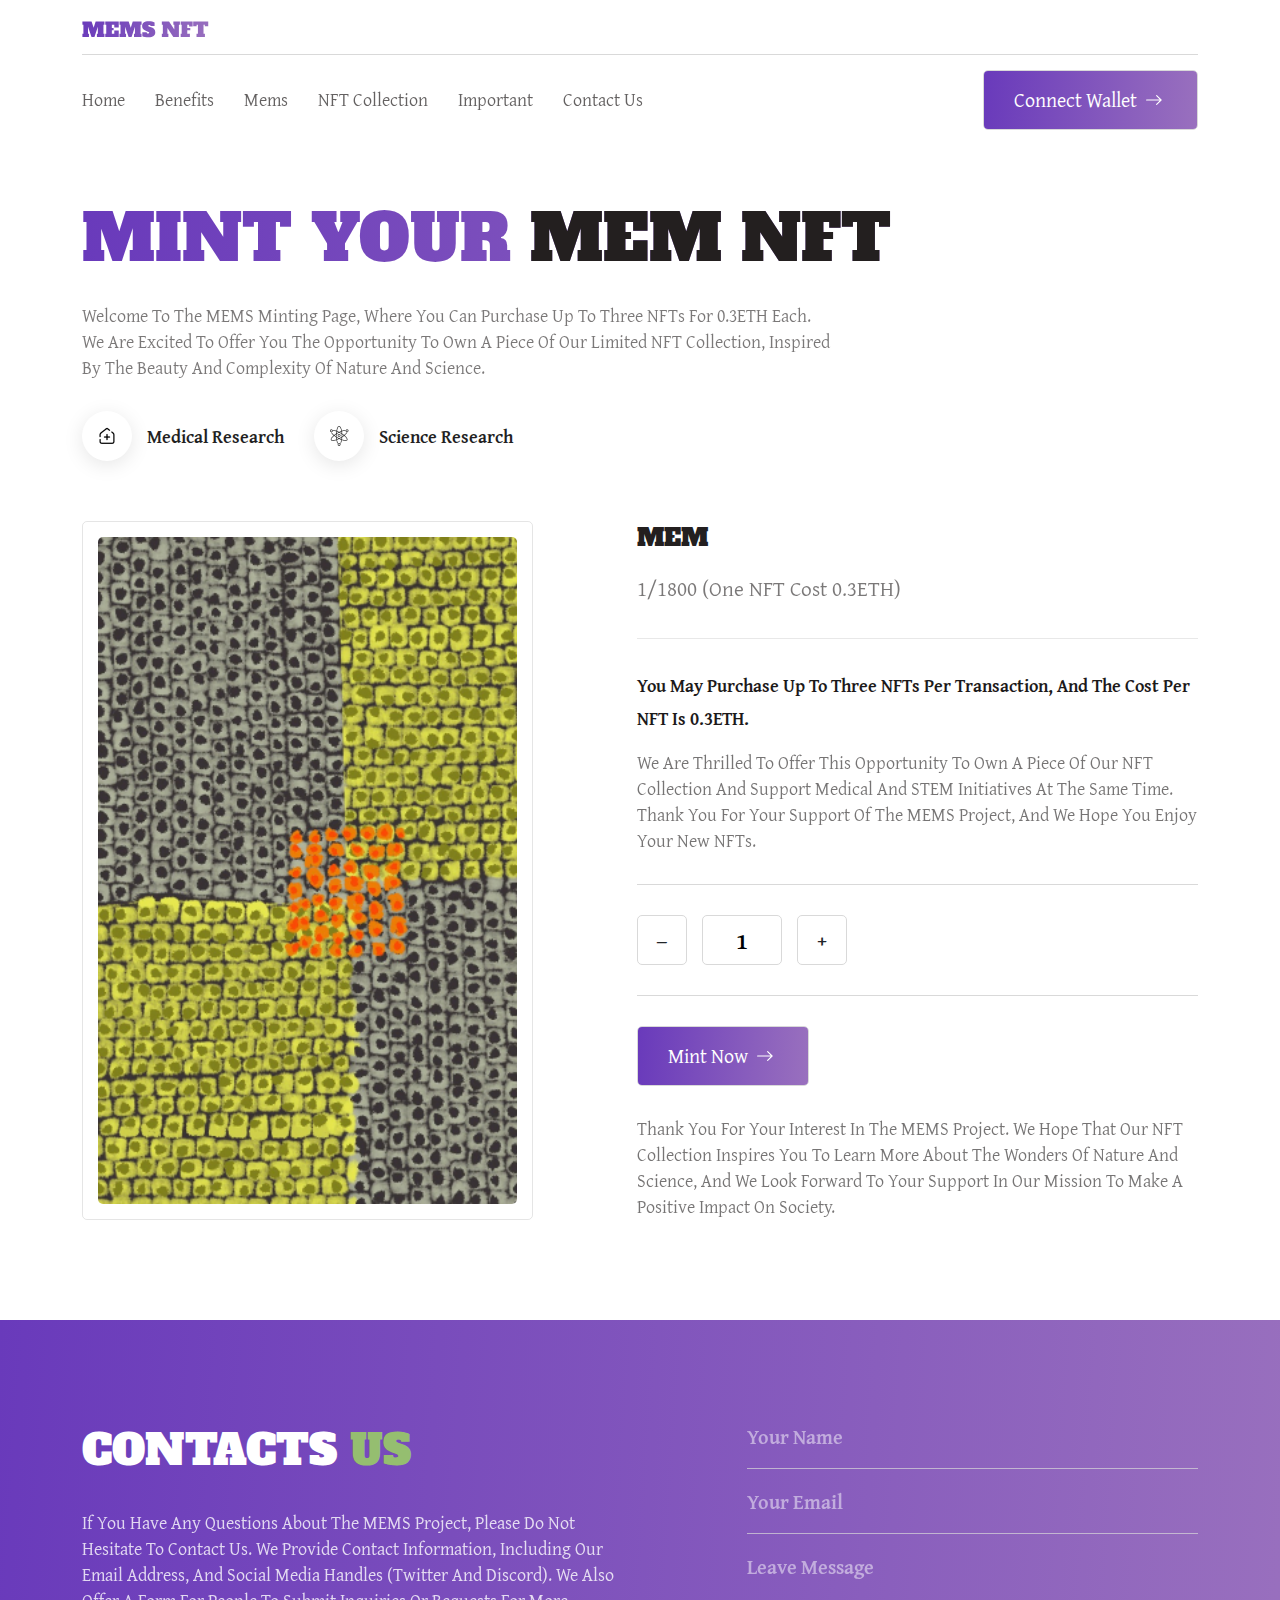
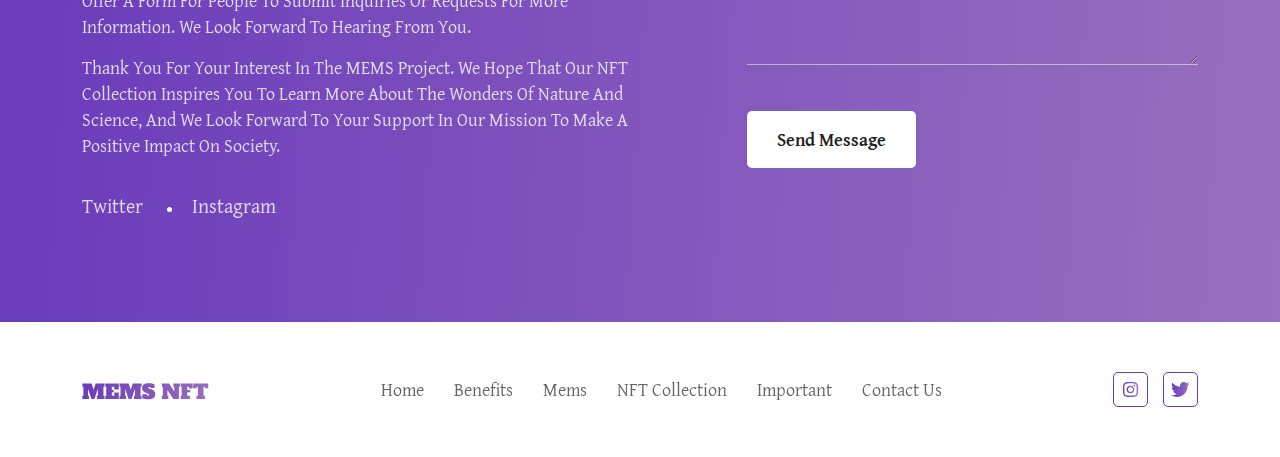
==== mint.html @ 44571b9f "Add Mint page" ====
<!DOCTYPE html>
<html lang="en">
<head>
    <meta charset="UTF-8">
    <meta http-equiv="X-UA-Compatible" content="IE=edge">
    <meta name="viewport" content="width=device-width, initial-scale=1.0">
    <!-- Bootstrap CSS -->
    <link rel="stylesheet" href="css/bootstrap.min.css">
    <!-- Slick CSS -->
    <link rel="stylesheet" href="css/slick.css">
    <link rel="stylesheet" href="css/slick-theme.css">
    <!-- Main CSS -->
    <link rel="stylesheet" href="scss/main.css">


    <title>MINT</title>
</head>
<body>
    
    <header class="header">
        <div class="container">
            <div class="header-top">
                <a href="#">
                    <img src="img/logo.svg" alt="Logo">
                </a>
            </div>
            <!-- /.header-top -->
            <div class="header-bottom">
                <nav class="header-bottom__nav">
                    <ul>
                        <li><a href="#">Home</a></li>
                        <li><a href="#">Benefits</a></li>
                        <li><a href="#">Mems</a></li>
                        <li><a href="#">NFT Collection</a></li>
                        <li><a href="#">Important</a></li>
                        <li><a href="#">Contact Us</a></li>
                    </ul>
                </nav>
                <!-- /.header-bottom__nav -->
                <a href="#" class="fill-btn">
                    <span>
                        Connect Wallet
                        <svg xmlns="http://www.w3.org/2000/svg" width="16" height="10" fill="none">
                            <path fill="#fff" fill-rule="evenodd" d="M.044 5a.558.558 0 0 1 .558-.558h13.162L10.252.931a.559.559 0 0 1 .79-.79l4.465 4.464a.557.557 0 0 1 0 .79L11.042 9.86a.559.559 0 0 1-.79-.79l3.512-3.511H.602A.558.558 0 0 1 .044 5Z" clip-rule="evenodd"/>
                        </svg>
                    </span>
                </a>
                <!-- /.fill-btn -->
            </div>
            <!-- /.header-bottom -->
        </div>
        <!-- /.container -->
    </header>
    <!-- /.header -->

    <section class="mint-page">
        <div class="container">
            <h1 class="big-title">
                Mint your <span>MEM NFT</span>
            </h1>
            <!-- /.big-title -->
            <p class="subtitle">
                Welcome to the MEMS minting page, where you can purchase up to three NFTs for 0.3ETH each. We are excited to offer you the opportunity to own a piece of our limited NFT collection, inspired by the beauty and complexity of nature and science.
            </p>
            <div class="mint-page__adv">
                <ul>
                    <li>
                        <i class="icon">
                            <img src="img/adv-icon-1.png" alt="Medical research">
                        </i>
                        <!-- /.icon -->
                        Medical research
                    </li>
                    <li>
                        <i class="icon">
                            <img src="img/adv-icon-3.png" alt="Science research">
                        </i>
                        <!-- /.icon -->
                        Science research
                    </li>
                </ul>
            </div>
            <!-- /.mint-page__adv -->
            <div class="mint-page__info">
                <div class="row">
                    <div class="col-md-5">
                        <div class="mint-page__preview">
                            <img src="img/mems-collection-2.jpg" alt="Image">
                        </div>
                        <!-- /.mint-page__preview -->
                    </div>
                    <!-- /.col-md-5 -->
                    <div class="col-md-7">
                        <div class="mint-page__desc">
                            <h4>MEM</h4>
                            <div class="count">1/1800 (One NFT cost 0.3ETH)</div>
                            <!-- /.count -->
                            <div class="strong">
                                You may purchase up to three NFTs per transaction, and the cost per NFT is 0.3ETH.
                            </div>
                            <!-- /.strong -->
                            <p>
                                We are thrilled to offer this opportunity to own a piece of our NFT collection and support medical and STEM initiatives at the same time. Thank you for your support of the MEMS project, and we hope you enjoy your new NFTs.
                            </p>
                            <div class="counter">
                                <span class="input-number-decrement">–</span>
                                <input class="input-number" type="text" value="1" min="0" max="10">
                                <span class="input-number-increment">+</span>
                            </div>
                            <!-- /.counter -->
                            <a href="#" class="fill-btn mint-btn">
                                <span>
                                    Mint now
                                    <svg xmlns="http://www.w3.org/2000/svg" width="16" height="10" fill="none">
                                        <path fill="#fff" fill-rule="evenodd" d="M.044 5a.558.558 0 0 1 .558-.558h13.162L10.252.931a.559.559 0 0 1 .79-.79l4.465 4.464a.557.557 0 0 1 0 .79L11.042 9.86a.559.559 0 0 1-.79-.79l3.512-3.511H.602A.558.558 0 0 1 .044 5Z" clip-rule="evenodd"/>
                                    </svg>
                                </span>
                            </a>
                            <!-- /.fill-btn -->
                            <p>
                                Thank you for your interest in the MEMS project. We hope that our NFT collection inspires you to learn more about the wonders of nature and science, and we look forward to your support in our mission to make a positive impact on society.
                            </p>
                        </div>
                        <!-- /.mint-page__desc -->
                    </div>
                    <!-- /.col-md-7 -->
                </div>
                <!-- /.row -->
            </div>
            <!-- /.mint-page__info -->
        </div>
        <!-- /.container -->
    </section>
    <!-- /.mint-page -->

    <section class="contact">
        <div class="container">
            <div class="row">
                <div class="col-md-6">
                    <div class="contact-heading">
                        <h2 class="section-title">
                            Contacts <span>us</span>
                        </h2>
                        <!-- /.section-title -->
                        <p>
                            If you have any questions about the MEMS project, please do not hesitate to contact us. We provide contact information, including our email address, and social media handles (Twitter and Discord). We also offer a form for people to submit inquiries or requests for more information. We look forward to hearing from you.
                        </p>
                        <p>
                            Thank you for your interest in the MEMS project. We hope that our NFT collection inspires you to learn more about the wonders of nature and science, and we look forward to your support in our mission to make a positive impact on society.
                        </p>
                        <div class="contact-heading__social">
                            <ul>
                                <li>
                                    <a href="#">Twitter</a>
                                </li>
                                <li>
                                    <a href="#">Instagram</a>
                                </li>
                            </ul>
                        </div>
                        <!-- /.contact-heading__social -->
                    </div>
                    <!-- /.contact-heading -->
                </div>
                <!-- /.col-md-6 -->
                <div class="offset-md-1 col-md-5">
                    <div class="contact-form">
                        <form>
                            <div class="mb-3">
                                <input type="text" class="form-control" id="name" placeholder="Your Name">
                            </div>
                            <div class="mb-3">
                                <input type="email" class="form-control" id="email" placeholder="Your Email">
                            </div>
                            <div class="mb-3">
                                <textarea class="form-control" id="message" rows="3" placeholder="Leave Message"></textarea>
                            </div>
                            <button type="submit">Send message</button>
                        </form>
                    </div>
                    <!-- /.contact-form -->
                </div>
                <!-- /.offset-md-1 col-md-5 -->
            </div>
            <!-- /.row -->
        </div>
        <!-- /.container -->
    </section>
    <!-- /.contact -->

    <footer class="footer">
        <div class="container">
            <div class="footer-row">
                <div class="footer-logo">
                    <a href="#"><img src="img/logo.svg" alt="Logo"></a>
                </div>
                <!-- /.footer-logo -->
                <anv class="footer-nav">
                    <ul>
                        <li><a href="#">Home</a></li>
                        <li><a href="#">Benefits</a></li>
                        <li><a href="#">Mems</a></li>
                        <li><a href="#">NFT Collection</a></li>
                        <li><a href="#">Important</a></li>
                        <li><a href="#">Contact Us</a></li>
                    </ul>
                </anv>
                <!-- /.footer-nav -->
                <div class="footer-social">
                    <ul>
                        <li>
                            <a href="#"><img src="img/instagram-icon.svg" alt="Instagram"></a>
                        </li>
                        <li>
                            <a href="#"><img src="img/twitter-icon.svg" alt="Twitter"></a>
                        </li>
                    </ul>
                </div>
                <!-- /.footer-social -->
            </div>
            <!-- /.footer-row -->
        </div>
        <!-- /.container -->
    </footer>
    <!-- /.footer -->

    <!-- jQuery CDN -->
    <script src="https://code.jquery.com/jquery-3.6.4.min.js" integrity="sha256-oP6HI9z1XaZNBrJURtCoUT5SUnxFr8s3BzRl+cbzUq8=" crossorigin="anonymous"></script>
    <!-- Bootstrap JS -->
    <script src="js/bootstrap.min.js"></script>
    <!-- Slick JS -->
    <script src="js/slick.min.js"></script>
    <!-- Main JS -->
    <script src="js/main.js"></script>

</body>
</html>
---- scss/main.css ----
@import url("https://fonts.googleapis.com/css2?family=Alfa+Slab+One&display=swap");
@import url("https://fonts.googleapis.com/css2?family=Gentium+Plus:ital,wght@0,400;0,700;1,400;1,700&display=swap");
body {
  font-family: "Gentium Plus", serif;
}

* ul {
  margin: 0;
  padding: 0;
  list-style: none;
}

* a {
  text-decoration: none;
  transition: all 0.3s ease-out;
}

.fill-btn {
  position: relative;
  display: flex;
  align-items: center;
  justify-content: center;
  padding: 15px 30px;
  font-style: normal;
  font-weight: 400;
  font-size: 20px;
  line-height: 28px;
  border-radius: 5px;
  overflow: hidden;
  border: 1px solid #D9D9D9;
}
.fill-btn span {
  position: relative;
  display: flex;
  align-items: center;
  padding-right: 30px;
  color: #fff;
  z-index: 1;
  transition: 0.3s ease-out;
}
.fill-btn span svg {
  position: absolute;
  top: 50%;
  transform: translateY(-50%);
  right: 5px;
  transition: all 0.3s ease-out;
}
.fill-btn span svg path {
  transition: all 0.3s ease-out;
}
.fill-btn::before {
  position: absolute;
  content: "";
  display: block;
  width: 100%;
  height: 100%;
  bottom: 0;
  left: 0;
  right: 0;
  background: linear-gradient(93.77deg, #693ABB 0%, #9970BE 100.04%);
  transition: 0.3s ease-out;
}
.fill-btn:hover {
  color: #fff;
  outline: 0 !important;
  outline-offset: 0;
  border: 1px solid #D9D9D9;
}
.fill-btn:hover::before {
  height: 0%;
}
.fill-btn:hover span {
  color: #693ABB;
}
.fill-btn:hover span svg {
  animation: arrow-a;
  animation-duration: 700ms;
  animation-timing-function: ease-out;
  animation-iteration-count: infinite;
}
.fill-btn:hover span svg path {
  fill: #693ABB;
}

@keyframes arrow-a {
  0% {
    right: 5px;
  }
  50% {
    right: 0px;
  }
  100% {
    right: 5px;
  }
}
.big-title, .contact-heading .section-title, .about .section-title {
  font-family: "Alfa Slab One";
  margin: 0;
  font-style: normal;
  font-weight: 400;
  font-size: 64px;
  line-height: 88px;
  text-transform: uppercase;
  background: linear-gradient(93.77deg, #693ABB 0%, #9970BE 100.04%);
  -webkit-background-clip: text;
  -webkit-text-fill-color: transparent;
  background-clip: text;
}
.big-title span, .contact-heading .section-title span, .about .section-title span {
  display: block;
  color: #231F1F;
  background: none;
  -webkit-text-fill-color: #231F1F;
}

.header-top {
  padding: 15px 0;
  border-bottom: 1px solid #D9D9D9;
}
.header-bottom {
  display: flex;
  align-items: center;
  justify-content: space-between;
  padding: 15px 0;
}
.header-bottom__nav ul {
  display: flex;
  align-items: center;
}
.header-bottom__nav ul li {
  margin-right: 30px;
}
.header-bottom__nav ul li:last-child {
  margin-right: 0;
}
.header-bottom__nav ul li a {
  position: relative;
  font-style: normal;
  font-weight: 400;
  color: #231F1F;
  font-size: 18px;
  line-height: 21px;
  opacity: 0.7;
}
.header-bottom__nav ul li a::after {
  position: absolute;
  content: "";
  display: block;
  width: 0;
  height: 2px;
  background-color: #693ABB;
  transition: all 0.3s ease-out;
}
.header-bottom__nav ul li a:hover {
  color: #693ABB;
}
.header-bottom__nav ul li a:hover::after {
  width: 100%;
}

.intro {
  padding-top: 50px;
  margin-bottom: 100px;
  overflow: hidden;
}
.intro-heading {
  position: relative;
  display: flex;
  flex-direction: column;
  justify-content: center;
  height: 100%;
  z-index: 3;
}
.intro-heading .big-title, .intro-heading .contact-heading .section-title, .contact-heading .intro-heading .section-title, .intro-heading .about .section-title, .about .intro-heading .section-title {
  margin-bottom: 20px;
}
.intro-heading .big-title span, .intro-heading .contact-heading .section-title span, .contact-heading .intro-heading .section-title span, .intro-heading .about .section-title span, .about .intro-heading .section-title span {
  display: block;
}
.intro-heading p {
  max-width: 550px;
  width: 100%;
  margin-bottom: 30px;
  font-style: normal;
  font-weight: 400;
  font-size: 18px;
  line-height: 26px;
  text-transform: capitalize;
  color: #231F1F;
  opacity: 0.6;
}
.intro-heading .fill-btn {
  max-width: 217px;
  width: 100%;
}
.intro-heading__adv {
  padding-bottom: 15px;
  margin-top: 50px;
}
.intro-heading__adv ul {
  display: flex;
}
.intro-heading__adv ul:nth-of-type(1) {
  margin-bottom: 30px;
  padding-left: 60px;
}
.intro-heading__adv ul li {
  display: flex;
  align-items: center;
  margin-right: 100px;
  color: #231F1F;
  font-style: normal;
  font-weight: 700;
  font-size: 18px;
  line-height: 21px;
  text-transform: capitalize;
}
.intro-heading__adv ul li:last-child {
  margin-right: 0;
}
.intro-heading__adv ul li i.icon {
  display: flex;
  align-items: center;
  justify-content: center;
  width: 50px;
  height: 50px;
  margin-right: 15px;
  background: #FFFFFF;
  box-shadow: 0px 4px 20px rgba(0, 0, 0, 0.1);
  border-radius: 50px;
}
.intro-carousel {
  position: relative;
  height: 100%;
}
.intro-carousel::before {
  content: "";
  position: absolute;
  left: -200%;
  display: block;
  width: 200%;
  height: 100%;
  background-color: #fff;
  z-index: 2;
}
.intro-carousel__slides {
  height: 100%;
}
.intro-carousel__slides.slick-slider .slick-list {
  padding: 0 !important;
  overflow: visible;
}
.intro-carousel__slides .carousel-card {
  position: relative;
  max-width: 90%;
  width: 100%;
  height: 530px;
  margin-bottom: 15px;
}
.intro-carousel__slides .carousel-card::after {
  content: "";
  display: block;
  width: 100%;
  height: 100%;
  position: absolute;
  right: -15px;
  bottom: -15px;
  background-color: #693ABB;
  z-index: -1;
  border-radius: 10px;
}
.intro-carousel__slides .carousel-card img {
  width: 100%;
  height: 100%;
  -o-object-fit: cover;
     object-fit: cover;
  -o-object-position: center;
     object-position: center;
  border-radius: 10px;
}
.intro-carousel__nav {
  position: absolute;
  bottom: 29px;
}
.intro-carousel__nav ul {
  display: flex;
  align-items: center;
  width: 140px;
  height: 70px;
  padding: 15px 0;
  background-color: #fff;
  border-radius: 5px;
  border-top-left-radius: 0;
  border-bottom-left-radius: 0;
  border-bottom-right-radius: 0;
}
.intro-carousel__nav ul li {
  display: flex;
  align-items: center;
  justify-content: center;
  width: 70px;
  height: 100%;
}
.intro-carousel__nav ul li:nth-of-type(1) {
  border-right: 1px solid #D9D9D9;
}
.intro-carousel__nav ul li:nth-of-type(1) svg {
  transform: scaleX(-1);
}

.about {
  position: relative;
  padding: 100px 0;
  background: linear-gradient(93.77deg, #693ABB 0%, #9970BE 100.04%);
}
.about .section-title {
  margin-bottom: 30px;
  background: none;
  -webkit-text-fill-color: #fff;
  color: #fff;
  font-size: 42px;
  line-height: 60px;
}
.about p {
  max-width: 880px;
  width: 100%;
  margin-bottom: 30px;
  font-style: normal;
  font-weight: 400;
  font-size: 18px;
  line-height: 26px;
  text-transform: capitalize;
  color: #FFFFFF;
  opacity: 0.8;
}
.about-adv ul {
  display: flex;
  align-items: center;
}
.about-adv ul li {
  margin-right: 30px;
  font-style: normal;
  font-weight: 700;
  font-size: 20px;
  line-height: 33px;
  text-transform: capitalize;
  color: #FFFFFF;
}
.about-adv ul li:last-child {
  margin-right: 0;
}
.about-adv ul li .strong {
  font-family: "Alfa Slab One";
  margin-bottom: 5px;
  font-style: normal;
  font-weight: 400;
  font-size: 32px;
  text-transform: uppercase;
  color: #FFFFFF;
}

.mems {
  position: relative;
  padding: 100px 0;
  overflow: hidden;
}
.mems h2 {
  margin-bottom: 30px;
}
.mems p {
  max-width: 660px;
  width: 100%;
  margin-bottom: 60px;
  font-style: normal;
  font-weight: 400;
  font-size: 17px;
  line-height: 26px;
  text-transform: capitalize;
  color: #231F1F;
  opacity: 0.6;
}
.mems-carousel.slick-slider .slick-list {
  padding: 0 !important;
  overflow: visible;
}
.mems-carousel__item {
  margin: 0 15px;
  padding: 15px;
  border: 1px solid rgba(0, 0, 0, 0.1);
  border-radius: 5px;
}
.mems-carousel__item img {
  width: 100%;
  height: 100%;
  -o-object-fit: cover;
     object-fit: cover;
  -o-object-position: center;
     object-position: center;
  border-radius: 5px;
}
.mems-carousel__nav {
  display: flex;
  align-items: center;
  margin-top: 30px;
  padding: 10px 0;
}
.mems-carousel__nav .progress-bar {
  display: block;
  width: 100%;
  height: 2px;
  overflow: hidden;
  background: linear-gradient(93.77deg, #693ABB 0%, #9970BE 100.04%);
  background-repeat: no-repeat;
  background-size: 0 100%;
  transition: background-size 0.5s ease-out;
  border-radius: 5px;
}
.mems-carousel__nav .arrows-mems {
  margin-left: 30px;
}
.mems-carousel__nav .arrows-mems ul {
  display: flex;
}
.mems-carousel__nav .arrows-mems ul li {
  display: flex !important;
  align-items: center;
  justify-content: center;
  width: 40px;
  height: 40px;
  margin-right: 15px;
  border: 1px solid #D9D9D9;
  border-radius: 50px;
  transition: all 0.3s ease-out;
}
.mems-carousel__nav .arrows-mems ul li svg path {
  transition: all 0.3s ease-out;
}
.mems-carousel__nav .arrows-mems ul li:hover {
  background-color: #693ABB;
  border: 1px solid #693ABB;
}
.mems-carousel__nav .arrows-mems ul li:hover svg path {
  fill: #fff;
}
.mems-carousel__nav .arrows-mems ul li:last-child {
  margin-right: 0;
}
.mems-carousel__nav .arrows-mems ul li.arrows-mems__prev svg {
  transform: scaleX(-1);
}

.collection {
  position: relative;
  padding: 100px 0;
  background: linear-gradient(93.77deg, #693ABB 0%, #9970BE 100.04%);
}
.collection-mems .row :nth-of-type(1) {
  margin-bottom: 15px;
}
.collection-mems__ill {
  position: relative;
  height: 300px;
}
.collection-mems__ill::after {
  content: "";
  display: block;
  position: absolute;
  right: -10px;
  bottom: -10px;
  width: 100%;
  height: 100%;
  border: 2px solid #fff;
  border-radius: 5px;
}
.collection-mems__ill img {
  position: relative;
  width: 100%;
  height: 100%;
  -o-object-fit: cover;
     object-fit: cover;
  -o-object-position: center;
     object-position: center;
  border-radius: 5px;
  z-index: 2;
}
.collection-content {
  display: flex;
  flex-direction: column;
  justify-content: center;
  height: 100%;
}
.collection-content .big-title, .collection-content .contact-heading .section-title, .contact-heading .collection-content .section-title, .collection-content .about .section-title, .about .collection-content .section-title {
  margin-bottom: 20px;
  color: #fff;
  background: none;
  -webkit-text-fill-color: #fff;
}
.collection-content .big-title span, .collection-content .contact-heading .section-title span, .contact-heading .collection-content .section-title span, .collection-content .about .section-title span, .about .collection-content .section-title span {
  color: #95BE70;
  background: none;
  -webkit-text-fill-color: #95BE70;
}
.collection-content p {
  margin-bottom: 30px;
  font-style: normal;
  font-weight: 400;
  font-size: 18px;
  line-height: 26px;
  text-transform: capitalize;
  color: #FFFFFF;
  opacity: 0.8;
}
.collection-content a.fill-btn {
  max-width: 217px;
  width: 100%;
}
.collection-content a.fill-btn:hover span {
  color: #fff;
}
.collection-content a.fill-btn:hover span svg path {
  fill: white;
}

.important {
  padding: 100px 0;
}
.important .big-title, .important .contact-heading .section-title, .contact-heading .important .section-title, .important .about .section-title, .about .important .section-title {
  margin-bottom: 20px;
}
.important .big-title span, .important .contact-heading .section-title span, .contact-heading .important .section-title span, .important .about .section-title span, .about .important .section-title span {
  display: inline-block;
}
.important p {
  max-width: 750px;
  width: 100%;
  margin-bottom: 60px;
  font-style: normal;
  font-weight: 400;
  font-size: 18px;
  line-height: 26px;
  text-transform: capitalize;
  color: #231F1F;
  opacity: 0.6;
}
.important .row {
  align-items: flex-end;
}
.important-card {
  position: relative;
  display: flex;
  flex-direction: column;
  justify-content: flex-end;
  min-height: 320px;
  padding: 30px;
  background: #FFFFFF;
  border: 1px solid #D9D9D9;
}
.important-card__count {
  font-family: "Alfa Slab One";
  position: absolute;
  top: 30px;
  left: 30px;
  font-style: normal;
  font-weight: 400;
  font-size: 36px;
  line-height: 26px;
  text-transform: capitalize;
  color: #D9D9D9;
}
.important-card .strong {
  display: block;
  margin-bottom: 15px;
  font-style: normal;
  font-weight: 700;
  font-size: 24px;
  line-height: 26px;
  text-transform: capitalize;
  color: #231F1F;
}
.important-card p {
  margin: 0;
  font-style: normal;
  font-weight: 400;
  font-size: 16px;
  line-height: 26px;
  text-transform: capitalize;
  color: #231F1F;
  opacity: 0.8;
}
.important .fill-btn {
  margin-top: 30px;
}

.contact {
  position: relative;
  padding: 100px 0;
  background: linear-gradient(93.77deg, #693ABB 0%, #9970BE 100.04%);
}
.contact-heading .section-title {
  margin-bottom: 30px;
  background: none;
  -webkit-text-fill-color: #fff;
  color: #fff;
  font-size: 42px;
  line-height: 60px;
}
.contact-heading .section-title span {
  display: inline-block;
  background: none;
  -webkit-text-fill-color: #95BE70;
  color: #95BE70;
}
.contact-heading p {
  margin-bottom: 15px;
  font-style: normal;
  font-weight: 400;
  font-size: 18px;
  line-height: 26px;
  text-transform: capitalize;
  color: #FFFFFF;
  opacity: 0.8;
}
.contact-heading__social {
  margin-top: 30px;
}
.contact-heading__social ul {
  display: flex;
  align-items: center;
}
.contact-heading__social ul li::after {
  content: "";
  display: inline-block;
  width: 5px;
  height: 5px;
  margin: 0 20px;
  background-color: #fff;
  border-radius: 50px;
  vertical-align: middle;
}
.contact-heading__social ul li a {
  font-style: normal;
  font-weight: 400;
  font-size: 20px;
  line-height: 33px;
  text-transform: capitalize;
  color: #FFFFFF;
  opacity: 0.8;
  transition: all 0.3s ease-out;
}
.contact-heading__social ul li a:hover {
  color: #95BE70;
}
.contact-heading__social ul li:last-child::after {
  display: none;
}
.contact-form .form-control {
  padding: 0;
  padding-bottom: 15px;
  font-style: normal;
  font-weight: 700;
  font-size: 20px;
  line-height: 33px;
  text-transform: capitalize;
  color: #FFFFFF;
  background: transparent;
  border: 0;
  border-bottom: 1px solid #D9D9D9;
  border-radius: 0;
  opacity: 0.7;
}
.contact-form .form-control::-moz-placeholder {
  font-style: normal;
  font-weight: 700;
  font-size: 20px;
  line-height: 33px;
  text-transform: capitalize;
  color: #FFFFFF;
  opacity: 0.7;
}
.contact-form .form-control::placeholder {
  font-style: normal;
  font-weight: 700;
  font-size: 20px;
  line-height: 33px;
  text-transform: capitalize;
  color: #FFFFFF;
  opacity: 0.7;
}
.contact-form button[type=submit] {
  margin-top: 30px;
  padding: 15px 30px;
  font-style: normal;
  font-weight: 600;
  font-size: 18px;
  text-transform: capitalize;
  background-color: #fff;
  color: #231F1F;
  border: 0;
  border-radius: 5px;
  transition: all 0.3s ease-out;
}
.contact-form button[type=submit]:hover {
  opacity: 0.8;
}

.footer {
  padding: 50px 0;
}
.footer-row {
  display: flex;
  align-items: center;
  justify-content: space-between;
}
.footer-nav ul {
  display: flex;
  align-items: center;
}
.footer-nav ul li {
  margin-right: 30px;
}
.footer-nav ul li:last-child {
  margin-right: 0;
}
.footer-nav ul li a {
  position: relative;
  font-style: normal;
  font-weight: 400;
  color: #231F1F;
  font-size: 18px;
  line-height: 21px;
  opacity: 0.7;
}
.footer-nav ul li a::after {
  position: absolute;
  content: "";
  display: block;
  width: 0;
  height: 2px;
  background-color: #693ABB;
  transition: all 0.3s ease-out;
}
.footer-nav ul li a:hover {
  color: #693ABB;
}
.footer-nav ul li a:hover::after {
  width: 100%;
}
.footer-social ul {
  display: flex;
  align-items: center;
}
.footer-social ul li {
  margin-right: 15px;
}
.footer-social ul li:last-child {
  margin-right: 0;
}
.footer-social ul li a {
  display: flex;
  align-items: center;
  justify-content: center;
  width: 35px;
  height: 35px;
  border-radius: 5px;
  border: 1px solid #693ABB;
  transition: all 0.3s ease-out;
}
.footer-social ul li a:hover {
  background-color: #693ABB;
}
.footer-social ul li a:hover img {
  filter: grayscale(1) brightness(10);
}

.mint-page {
  position: relative;
  padding: 50px 0 100px 0;
}
.mint-page .big-title, .mint-page .about .section-title, .about .mint-page .section-title, .mint-page .contact-heading .section-title, .contact-heading .mint-page .section-title {
  margin-bottom: 20px;
}
.mint-page .big-title span, .mint-page .about .section-title span, .about .mint-page .section-title span, .mint-page .contact-heading .section-title span, .contact-heading .mint-page .section-title span {
  display: inline-block;
}
.mint-page p.subtitle {
  margin-bottom: 30px;
  max-width: 750px;
  width: 100%;
  font-style: normal;
  font-weight: 400;
  font-size: 18px;
  line-height: 26px;
  text-transform: capitalize;
  color: #231F1F;
  opacity: 0.6;
}
.mint-page__adv {
  margin-top: 30px;
}
.mint-page__adv ul {
  display: flex;
}
.mint-page__adv ul li {
  display: flex;
  align-items: center;
  margin-right: 30px;
  color: #231F1F;
  font-style: normal;
  font-weight: 700;
  font-size: 18px;
  line-height: 21px;
  text-transform: capitalize;
}
.mint-page__adv ul li:last-child {
  margin-right: 0;
}
.mint-page__adv ul li i.icon {
  display: flex;
  align-items: center;
  justify-content: center;
  width: 50px;
  height: 50px;
  margin-right: 15px;
  background: #FFFFFF;
  box-shadow: 0px 4px 20px rgba(0, 0, 0, 0.1);
  border-radius: 50px;
}
.mint-page__info {
  margin-top: 60px;
}
.mint-page__preview {
  height: 100%;
  padding: 15px;
  border: 1px solid rgba(0, 0, 0, 0.1);
  border-radius: 5px;
}
.mint-page__preview img {
  width: 100%;
  height: 100%;
  -o-object-fit: cover;
     object-fit: cover;
  -o-object-position: center;
     object-position: center;
  border-radius: 5px;
}
.mint-page__desc {
  display: flex;
  flex-direction: column;
  justify-content: center;
  height: 100%;
  padding-left: 80px;
}
.mint-page__desc h4 {
  font-family: "Alfa Slab One";
  margin-bottom: 15px;
  font-style: normal;
  font-weight: 400;
  font-size: 24px;
  line-height: 33px;
  text-transform: uppercase;
  color: #231F1F;
}
.mint-page__desc .count {
  margin-bottom: 30px;
  padding-bottom: 30px;
  font-style: normal;
  font-weight: 400;
  font-size: 21.3725px;
  line-height: 39px;
  text-transform: capitalize;
  color: #231F1F;
  opacity: 0.6;
  border-bottom: 1px solid #D9D9D9;
}
.mint-page__desc .strong {
  margin-bottom: 15px;
  font-style: normal;
  font-weight: 700;
  font-size: 18px;
  line-height: 33px;
  text-transform: capitalize;
  color: #1C1919;
}
.mint-page__desc p {
  margin: 0;
  font-style: normal;
  font-weight: 400;
  font-size: 18px;
  line-height: 26px;
  text-transform: capitalize;
  color: #1C1919;
  opacity: 0.6;
}
.mint-page__desc .counter {
  display: flex;
  align-items: center;
  margin: 30px 0;
  padding: 30px 0;
  border-top: 1px solid #D9D9D9;
  border-bottom: 1px solid #D9D9D9;
}
.mint-page__desc .counter .input-number-decrement,
.mint-page__desc .counter .input-number-increment {
  display: flex;
  align-items: center;
  justify-content: center;
  width: 50px;
  height: 50px;
  font-style: normal;
  font-weight: 600;
  font-size: 24px;
  border: 1px solid #D9D9D9;
  border-radius: 5px;
  transition: all 0.3s ease-out;
}
.mint-page__desc .counter .input-number-decrement:hover,
.mint-page__desc .counter .input-number-increment:hover {
  color: #fff;
  background-color: #693ABB;
  border: 1px solid #693ABB;
  cursor: pointer;
}
.mint-page__desc .counter .input-number {
  width: 80px;
  height: 50px;
  margin: 0 15px;
  font-style: normal;
  font-weight: 600;
  font-size: 24px;
  border: 1px solid #D9D9D9;
  border-radius: 5px;
  text-align: center;
}
.mint-page__desc .mint-btn {
  width: -moz-fit-content;
  width: fit-content;
  margin-bottom: 30px;
  text-transform: capitalize;
}/*# sourceMappingURL=main.css.map */
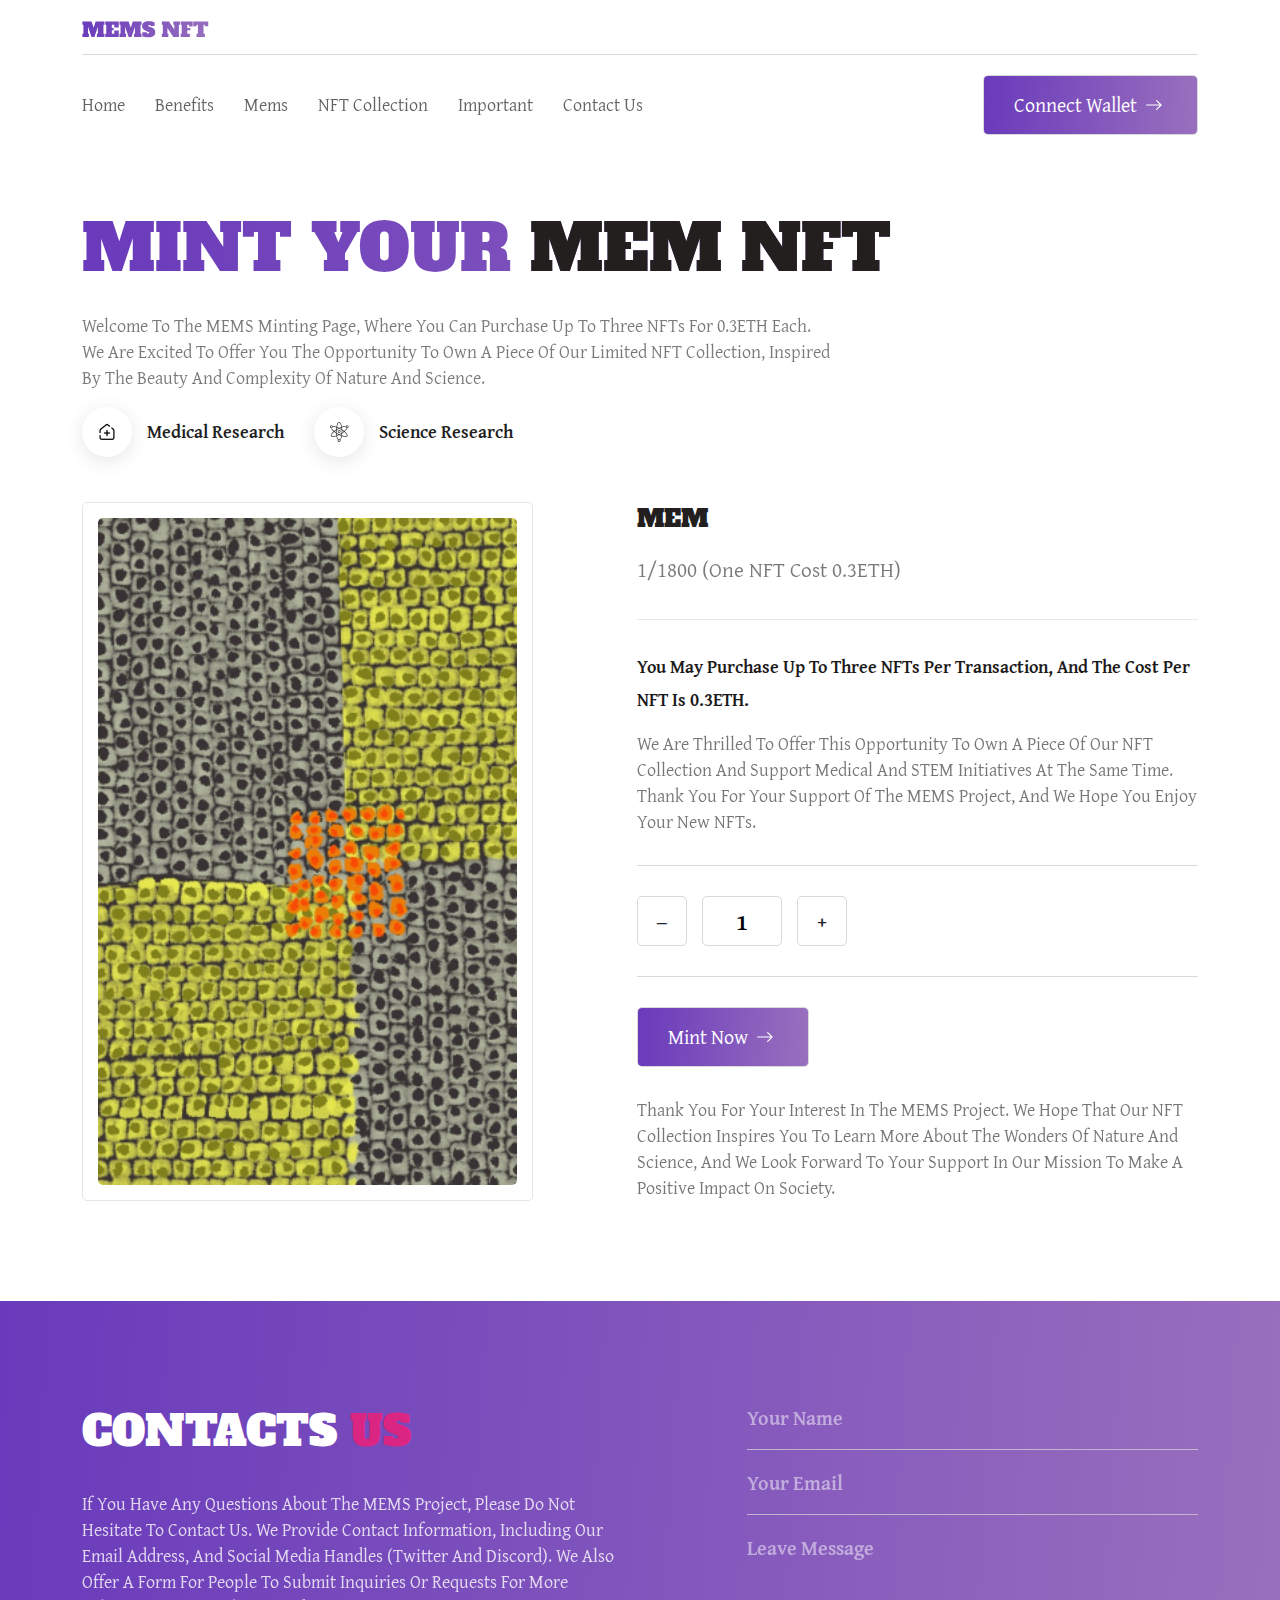
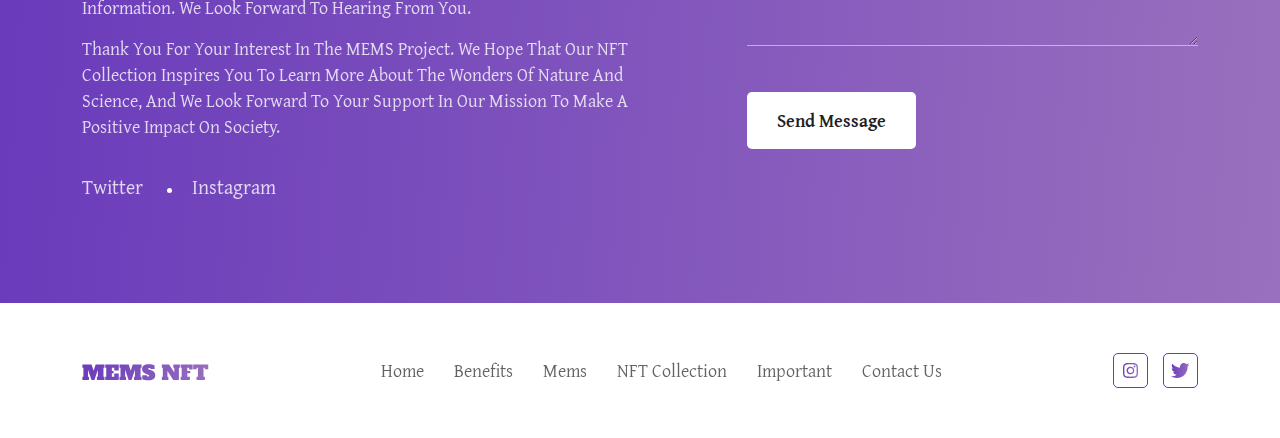
==== commit 6f29a30a: "Add mobile version" ====
--- a/mint.html
+++ b/mint.html
@@ -23,20 +23,6 @@
                 <a href="#">
                     <img src="img/logo.svg" alt="Logo">
                 </a>
-            </div>
-            <!-- /.header-top -->
-            <div class="header-bottom">
-                <nav class="header-bottom__nav">
-                    <ul>
-                        <li><a href="#">Home</a></li>
-                        <li><a href="#">Benefits</a></li>
-                        <li><a href="#">Mems</a></li>
-                        <li><a href="#">NFT Collection</a></li>
-                        <li><a href="#">Important</a></li>
-                        <li><a href="#">Contact Us</a></li>
-                    </ul>
-                </nav>
-                <!-- /.header-bottom__nav -->
                 <a href="#" class="fill-btn">
                     <span>
                         Connect Wallet
@@ -46,6 +32,35 @@
                     </span>
                 </a>
                 <!-- /.fill-btn -->
+            </div>
+            <!-- /.header-top -->
+            <div class="header-bottom">
+                <div class="container">
+                    <div class="header-bottom__row">
+                        <nav class="header-bottom__nav">
+                            <ul>
+                                <li><a href="#">Home</a></li>
+                                <li><a href="#">Benefits</a></li>
+                                <li><a href="#">Mems</a></li>
+                                <li><a href="#">NFT Collection</a></li>
+                                <li><a href="#">Important</a></li>
+                                <li><a href="#">Contact Us</a></li>
+                            </ul>
+                        </nav>
+                        <!-- /.header-bottom__nav -->
+                        <a href="#" class="fill-btn">
+                            <span>
+                                Connect Wallet
+                                <svg xmlns="http://www.w3.org/2000/svg" width="16" height="10" fill="none">
+                                    <path fill="#fff" fill-rule="evenodd" d="M.044 5a.558.558 0 0 1 .558-.558h13.162L10.252.931a.559.559 0 0 1 .79-.79l4.465 4.464a.557.557 0 0 1 0 .79L11.042 9.86a.559.559 0 0 1-.79-.79l3.512-3.511H.602A.558.558 0 0 1 .044 5Z" clip-rule="evenodd"/>
+                                </svg>
+                            </span>
+                        </a>
+                        <!-- /.fill-btn -->
+                    </div>
+                    <!-- /.header-bottom__row -->
+                </div>
+                <!-- /.container -->
             </div>
             <!-- /.header-bottom -->
         </div>
@@ -83,14 +98,14 @@
             <!-- /.mint-page__adv -->
             <div class="mint-page__info">
                 <div class="row">
-                    <div class="col-md-5">
+                    <div class="col-md-6 col-lg-5">
                         <div class="mint-page__preview">
                             <img src="img/mems-collection-2.jpg" alt="Image">
                         </div>
                         <!-- /.mint-page__preview -->
                     </div>
-                    <!-- /.col-md-5 -->
-                    <div class="col-md-7">
+                    <!-- /.col-md-6 col-lg-5 -->
+                    <div class="col-md-6 col-lg-7">
                         <div class="mint-page__desc">
                             <h4>MEM</h4>
                             <div class="count">1/1800 (One NFT cost 0.3ETH)</div>
@@ -123,7 +138,7 @@
                         </div>
                         <!-- /.mint-page__desc -->
                     </div>
-                    <!-- /.col-md-7 -->
+                    <!-- /.col-md-6 col-lg-7 -->
                 </div>
                 <!-- /.row -->
             </div>
--- a/scss/main.css
+++ b/scss/main.css
@@ -93,7 +93,7 @@
     right: 5px;
   }
 }
-.big-title, .contact-heading .section-title, .about .section-title {
+.big-title, .contact-heading .section-title, .mems .section-title, .about .section-title {
   font-family: "Alfa Slab One";
   margin: 0;
   font-style: normal;
@@ -106,7 +106,7 @@
   -webkit-text-fill-color: transparent;
   background-clip: text;
 }
-.big-title span, .contact-heading .section-title span, .about .section-title span {
+.big-title span, .contact-heading .section-title span, .mems .section-title span, .about .section-title span {
   display: block;
   color: #231F1F;
   background: none;
@@ -117,11 +117,21 @@
   padding: 15px 0;
   border-bottom: 1px solid #D9D9D9;
 }
+.header-top a.fill-btn {
+  display: none;
+}
 .header-bottom {
+  padding: 20px 0;
+  transition: padding 0.3s ease-in;
+}
+.header-bottom .container {
+  padding-left: 0;
+  padding-right: 0;
+}
+.header-bottom__row {
   display: flex;
   align-items: center;
   justify-content: space-between;
-  padding: 15px 0;
 }
 .header-bottom__nav ul {
   display: flex;
@@ -157,6 +167,20 @@
 .header-bottom__nav ul li a:hover::after {
   width: 100%;
 }
+.header-bottom.fixed {
+  position: fixed;
+  top: 0;
+  left: 0;
+  right: 0;
+  padding: 15px 0;
+  background-color: #fff;
+  box-shadow: 0px 0px 10px rgba(0, 0, 0, 0.1);
+  z-index: 5;
+}
+.header-bottom.fixed .container {
+  padding-left: 12px;
+  padding-right: 12px;
+}
 
 .intro {
   padding-top: 50px;
@@ -171,10 +195,10 @@
   height: 100%;
   z-index: 3;
 }
-.intro-heading .big-title, .intro-heading .contact-heading .section-title, .contact-heading .intro-heading .section-title, .intro-heading .about .section-title, .about .intro-heading .section-title {
+.intro-heading .big-title, .intro-heading .contact-heading .section-title, .contact-heading .intro-heading .section-title, .intro-heading .mems .section-title, .mems .intro-heading .section-title, .intro-heading .about .section-title, .about .intro-heading .section-title {
   margin-bottom: 20px;
 }
-.intro-heading .big-title span, .intro-heading .contact-heading .section-title span, .contact-heading .intro-heading .section-title span, .intro-heading .about .section-title span, .about .intro-heading .section-title span {
+.intro-heading .big-title span, .intro-heading .contact-heading .section-title span, .contact-heading .intro-heading .section-title span, .intro-heading .mems .section-title span, .mems .intro-heading .section-title span, .intro-heading .about .section-title span, .about .intro-heading .section-title span {
   display: block;
 }
 .intro-heading p {
@@ -205,9 +229,11 @@
   padding-left: 60px;
 }
 .intro-heading__adv ul li {
+  position: relative;
   display: flex;
   align-items: center;
   margin-right: 100px;
+  padding-left: 65px;
   color: #231F1F;
   font-style: normal;
   font-weight: 700;
@@ -219,6 +245,10 @@
   margin-right: 0;
 }
 .intro-heading__adv ul li i.icon {
+  position: absolute;
+  top: 50%;
+  transform: translateY(-50%);
+  left: 0;
   display: flex;
   align-items: center;
   justify-content: center;
@@ -364,8 +394,13 @@
   padding: 100px 0;
   overflow: hidden;
 }
-.mems h2 {
+.mems .section-title {
   margin-bottom: 30px;
+  background: none;
+  -webkit-text-fill-color: #693ABB;
+  color: #693ABB;
+  font-size: 42px;
+  line-height: 60px;
 }
 .mems p {
   max-width: 660px;
@@ -489,16 +524,16 @@
   justify-content: center;
   height: 100%;
 }
-.collection-content .big-title, .collection-content .contact-heading .section-title, .contact-heading .collection-content .section-title, .collection-content .about .section-title, .about .collection-content .section-title {
+.collection-content .big-title, .collection-content .contact-heading .section-title, .contact-heading .collection-content .section-title, .collection-content .about .section-title, .about .collection-content .section-title, .collection-content .mems .section-title, .mems .collection-content .section-title {
   margin-bottom: 20px;
   color: #fff;
   background: none;
   -webkit-text-fill-color: #fff;
 }
-.collection-content .big-title span, .collection-content .contact-heading .section-title span, .contact-heading .collection-content .section-title span, .collection-content .about .section-title span, .about .collection-content .section-title span {
-  color: #95BE70;
+.collection-content .big-title span, .collection-content .contact-heading .section-title span, .contact-heading .collection-content .section-title span, .collection-content .about .section-title span, .about .collection-content .section-title span, .collection-content .mems .section-title span, .mems .collection-content .section-title span {
+  color: #DA2582;
   background: none;
-  -webkit-text-fill-color: #95BE70;
+  -webkit-text-fill-color: #DA2582;
 }
 .collection-content p {
   margin-bottom: 30px;
@@ -524,10 +559,10 @@
 .important {
   padding: 100px 0;
 }
-.important .big-title, .important .contact-heading .section-title, .contact-heading .important .section-title, .important .about .section-title, .about .important .section-title {
+.important .big-title, .important .contact-heading .section-title, .contact-heading .important .section-title, .important .about .section-title, .about .important .section-title, .important .mems .section-title, .mems .important .section-title {
   margin-bottom: 20px;
 }
-.important .big-title span, .important .contact-heading .section-title span, .contact-heading .important .section-title span, .important .about .section-title span, .about .important .section-title span {
+.important .big-title span, .important .contact-heading .section-title span, .contact-heading .important .section-title span, .important .about .section-title span, .about .important .section-title span, .important .mems .section-title span, .mems .important .section-title span {
   display: inline-block;
 }
 .important p {
@@ -607,8 +642,8 @@
 .contact-heading .section-title span {
   display: inline-block;
   background: none;
-  -webkit-text-fill-color: #95BE70;
-  color: #95BE70;
+  -webkit-text-fill-color: #DA2582;
+  color: #DA2582;
 }
 .contact-heading p {
   margin-bottom: 15px;
@@ -648,7 +683,7 @@
   transition: all 0.3s ease-out;
 }
 .contact-heading__social ul li a:hover {
-  color: #95BE70;
+  color: #DA2582;
 }
 .contact-heading__social ul li:last-child::after {
   display: none;
@@ -776,10 +811,10 @@
   position: relative;
   padding: 50px 0 100px 0;
 }
-.mint-page .big-title, .mint-page .about .section-title, .about .mint-page .section-title, .mint-page .contact-heading .section-title, .contact-heading .mint-page .section-title {
+.mint-page .big-title, .mint-page .about .section-title, .about .mint-page .section-title, .mint-page .mems .section-title, .mems .mint-page .section-title, .mint-page .contact-heading .section-title, .contact-heading .mint-page .section-title {
   margin-bottom: 20px;
 }
-.mint-page .big-title span, .mint-page .about .section-title span, .about .mint-page .section-title span, .mint-page .contact-heading .section-title span, .contact-heading .mint-page .section-title span {
+.mint-page .big-title span, .mint-page .about .section-title span, .about .mint-page .section-title span, .mint-page .mems .section-title span, .mems .mint-page .section-title span, .mint-page .contact-heading .section-title span, .contact-heading .mint-page .section-title span {
   display: inline-block;
 }
 .mint-page p.subtitle {
@@ -801,6 +836,7 @@
   display: flex;
 }
 .mint-page__adv ul li {
+  position: relative;
   display: flex;
   align-items: center;
   margin-right: 30px;
@@ -810,11 +846,16 @@
   font-size: 18px;
   line-height: 21px;
   text-transform: capitalize;
+  padding-left: 65px;
 }
 .mint-page__adv ul li:last-child {
   margin-right: 0;
 }
 .mint-page__adv ul li i.icon {
+  position: absolute;
+  top: 50%;
+  transform: translateY(-50%);
+  left: 0;
   display: flex;
   align-items: center;
   justify-content: center;
@@ -936,4 +977,513 @@
   width: fit-content;
   margin-bottom: 30px;
   text-transform: capitalize;
+}
+
+@media only screen and (max-width: 576px) {
+  .header-top {
+    display: flex;
+    align-items: center;
+    justify-content: space-between;
+  }
+  .header-top a img {
+    width: 100px;
+  }
+  .header-top a.fill-btn {
+    display: flex;
+    padding: 10px 20px;
+    font-size: 16px;
+    line-height: 24px;
+  }
+  .header-bottom {
+    padding-bottom: 0;
+  }
+  .header-bottom__row a.fill-btn {
+    display: none;
+  }
+  .header-bottom__nav ul {
+    display: flex;
+    align-items: center;
+    flex-wrap: wrap;
+    justify-content: flex-start;
+  }
+  .header-bottom__nav ul li {
+    margin-right: 15px;
+  }
+  .header-bottom__nav ul li a {
+    font-size: 18px;
+    line-height: 26px;
+  }
+  .big-title, .about .section-title, .mems .section-title, .contact-heading .section-title {
+    font-size: 50px;
+    line-height: 68px;
+  }
+  .intro-heading p {
+    font-size: 16px;
+    line-height: 24px;
+  }
+  .intro-heading__adv ul:nth-of-type(1) {
+    margin-bottom: 20px;
+    padding-left: 0;
+  }
+  .intro-heading__adv ul li {
+    width: 160px;
+    margin-right: 30px;
+    font-size: 16px;
+    line-height: 21px;
+  }
+  .intro-carousel__slides {
+    margin-top: 30px;
+  }
+  .intro-carousel__slides .carousel-card {
+    height: 280px;
+  }
+  .intro-carousel__slides .carousel-card::after {
+    right: -10px;
+    bottom: -10px;
+  }
+  .intro-carousel__nav ul {
+    width: 100px;
+    height: 50px;
+  }
+  .intro-carousel__nav {
+    position: absolute;
+    bottom: 45px;
+  }
+  .intro {
+    margin-bottom: 50px;
+  }
+  .about {
+    padding: 50px 0;
+  }
+  .about .section-title {
+    font-size: 26px;
+    line-height: 38px;
+  }
+  .about p {
+    font-size: 16px;
+    line-height: 24px;
+  }
+  .mems {
+    padding: 50px 0;
+  }
+  .mems p {
+    margin-bottom: 30px;
+    font-size: 16px;
+    line-height: 24px;
+  }
+  .mems-carousel__item {
+    margin: 0 5px;
+    padding: 5px;
+  }
+  .mems-carousel__nav {
+    margin-top: 15px;
+  }
+  .mems .section-title {
+    font-size: 26px;
+    line-height: 38px;
+  }
+  .collection {
+    padding: 50px 0 70px 0;
+  }
+  .collection-mems__ill {
+    height: 240px;
+  }
+  .collection-content {
+    margin-top: 30px;
+  }
+  .collection-content .big-title, .collection-content .about .section-title, .about .collection-content .section-title, .collection-content .mems .section-title, .mems .collection-content .section-title, .collection-content .contact-heading .section-title, .contact-heading .collection-content .section-title {
+    font-size: 36px;
+    line-height: 50px;
+  }
+  .collection-content p {
+    font-size: 16px;
+    line-height: 24px;
+  }
+  .important {
+    padding: 50px 0 20px 0;
+  }
+  .important .big-title, .important .about .section-title, .about .important .section-title, .important .mems .section-title, .mems .important .section-title, .important .contact-heading .section-title, .contact-heading .important .section-title {
+    font-size: 36px;
+    line-height: 50px;
+  }
+  .important p {
+    font-size: 16px;
+    line-height: 24px;
+  }
+  .important-card {
+    min-height: 280px;
+    margin-bottom: 30px;
+  }
+  .important .fill-btn {
+    margin-top: 30px;
+    margin-bottom: 30px;
+  }
+  .contact {
+    padding: 50px 0;
+  }
+  .contact .section-title {
+    font-size: 34px;
+    line-height: 48px;
+  }
+  .contact-heading p {
+    font-size: 16px;
+    line-height: 24px;
+  }
+  .contact-heading__social {
+    margin-top: 30px;
+    margin-bottom: 30px;
+  }
+  .contact-heading__social ul li a {
+    font-size: 18px;
+    line-height: 28px;
+  }
+  .contact-heading__social ul li::after {
+    margin: 0 10px;
+  }
+  footer {
+    padding: 30px 0;
+  }
+  .footer-row {
+    align-items: flex-start;
+    justify-content: center;
+    flex-direction: column;
+  }
+  .footer-nav {
+    margin: 30px 0;
+  }
+  .footer-nav ul {
+    display: grid;
+    grid-template-columns: 1fr 1fr;
+    grid-row-gap: 15px;
+    align-items: center;
+  }
+  .mint-page__desc {
+    margin-top: 30px;
+    padding-left: 0;
+  }
+  .mint-page__desc p {
+    font-size: 16px;
+    line-height: 24px;
+  }
+  .mint-page .big-title, .mint-page .about .section-title, .about .mint-page .section-title, .mint-page .mems .section-title, .mems .mint-page .section-title, .mint-page .contact-heading .section-title, .contact-heading .mint-page .section-title {
+    font-size: 38px;
+    line-height: 50px;
+  }
+  .mint-page p.subtitle {
+    font-size: 16px;
+    line-height: 24px;
+  }
+  .mint-page {
+    padding: 50px 0 70px 0;
+  }
+}
+@media only screen and (max-width: 768px) {
+  .header-top {
+    display: flex;
+    align-items: center;
+    justify-content: space-between;
+  }
+  .header-top a img {
+    width: 100px;
+  }
+  .header-top a.fill-btn {
+    display: flex;
+    padding: 10px 20px;
+    font-size: 16px;
+    line-height: 24px;
+  }
+  .header-bottom {
+    padding-bottom: 0;
+  }
+  .header-bottom__row a.fill-btn {
+    display: none;
+  }
+  .header-bottom__nav ul {
+    display: flex;
+    align-items: center;
+    flex-wrap: wrap;
+    justify-content: flex-start;
+  }
+  .header-bottom__nav ul li {
+    margin-right: 15px;
+  }
+  .header-bottom__nav ul li a {
+    font-size: 18px;
+    line-height: 26px;
+  }
+  .big-title, .about .section-title, .mems .section-title, .contact-heading .section-title {
+    font-size: 50px;
+    line-height: 68px;
+  }
+  .intro-heading__adv ul li {
+    width: 160px;
+    margin-right: 30px;
+    font-size: 16px;
+    line-height: 21px;
+  }
+  .intro-carousel__slides {
+    margin-top: 30px;
+  }
+  .intro-carousel__slides .carousel-card {
+    height: 320px;
+  }
+  .intro-carousel__slides .carousel-card::after {
+    right: -10px;
+    bottom: -10px;
+  }
+  .intro-carousel__nav ul {
+    width: 100px;
+    height: 50px;
+  }
+  .intro-carousel__nav {
+    position: absolute;
+    bottom: 45px;
+  }
+  .intro {
+    margin-bottom: 50px;
+  }
+  .about {
+    padding: 50px 0;
+  }
+  .about .section-title {
+    font-size: 30px;
+    line-height: 40px;
+  }
+  .about .section-title br {
+    display: none;
+  }
+  .mems {
+    padding: 50px 0;
+  }
+  .mems p {
+    margin-bottom: 30px;
+  }
+  .mems-carousel__item {
+    margin: 0 5px;
+    padding: 5px;
+  }
+  .mems-carousel__nav {
+    margin-top: 15px;
+  }
+  .mems .section-title {
+    font-size: 30px;
+    line-height: 40px;
+  }
+  .collection {
+    padding: 50px 0 70px 0;
+  }
+  .collection-mems__ill {
+    height: 240px;
+  }
+  .collection-content {
+    margin-top: 30px;
+  }
+  .collection-content .big-title, .collection-content .about .section-title, .about .collection-content .section-title, .collection-content .mems .section-title, .mems .collection-content .section-title, .collection-content .contact-heading .section-title, .contact-heading .collection-content .section-title {
+    font-size: 36px;
+    line-height: 50px;
+  }
+  .important {
+    padding: 50px 0 20px 0;
+  }
+  .important .big-title, .important .about .section-title, .about .important .section-title, .important .mems .section-title, .mems .important .section-title, .important .contact-heading .section-title, .contact-heading .important .section-title {
+    font-size: 36px;
+    line-height: 50px;
+  }
+  .important-card {
+    min-height: 280px;
+    margin-bottom: 30px;
+  }
+  .important .fill-btn {
+    margin-top: 30px;
+    margin-bottom: 30px;
+  }
+  .contact {
+    padding: 50px 0;
+  }
+  .contact .section-title {
+    font-size: 34px;
+    line-height: 48px;
+  }
+  .contact-heading__social {
+    margin-top: 30px;
+    margin-bottom: 30px;
+  }
+  .contact-heading__social ul li a {
+    font-size: 18px;
+    line-height: 28px;
+  }
+  .contact-heading__social ul li::after {
+    margin: 0 10px;
+  }
+  footer {
+    padding: 30px 0;
+  }
+  .footer-row {
+    align-items: flex-start;
+    justify-content: center;
+    flex-direction: column;
+  }
+  .footer-nav {
+    margin: 30px 0;
+  }
+  .footer-nav ul {
+    display: grid;
+    grid-template-columns: 1fr;
+    grid-row-gap: 15px;
+    align-items: center;
+  }
+  .mint-page__desc {
+    margin-top: 30px;
+    padding-left: 0;
+  }
+}
+@media only screen and (max-width: 992px) {
+  .header-top {
+    padding: 20px 0;
+  }
+  .header-bottom__nav ul li {
+    margin-right: 20px;
+  }
+  .header-bottom__nav ul li a {
+    font-size: 16px;
+    line-height: 21px;
+  }
+  .header-bottom__row .fill-btn {
+    padding: 15px 20px;
+    font-size: 18px;
+    line-height: 26px;
+  }
+  .intro-heading .big-title, .intro-heading .about .section-title, .about .intro-heading .section-title, .intro-heading .mems .section-title, .mems .intro-heading .section-title, .intro-heading .contact-heading .section-title, .contact-heading .intro-heading .section-title {
+    font-size: 50px;
+    line-height: 65px;
+  }
+  .intro-heading p {
+    font-size: 17px;
+    line-height: 25px;
+  }
+  .intro-heading__adv ul:nth-of-type(1) {
+    padding-left: 0;
+  }
+  .intro-heading__adv ul li {
+    width: 140px;
+    margin-right: 30px;
+  }
+  .intro-carousel__nav {
+    left: -1px;
+    bottom: 14px;
+  }
+  .about .section-title br {
+    display: none;
+  }
+  .about .section-title {
+    font-size: 40px;
+    line-height: 60px;
+  }
+  .mems p {
+    font-size: 18px;
+  }
+  .collection-content .big-title, .collection-content .about .section-title, .about .collection-content .section-title, .collection-content .mems .section-title, .mems .collection-content .section-title, .collection-content .contact-heading .section-title, .contact-heading .collection-content .section-title {
+    font-size: 38px;
+    line-height: 55px;
+  }
+  .collection-mems__ill {
+    height: 210px;
+  }
+  .collection-content {
+    padding-left: 15px;
+  }
+  .collection-content p {
+    font-size: 17px;
+    line-height: 25px;
+  }
+  .important .big-title, .important .about .section-title, .about .important .section-title, .important .mems .section-title, .mems .important .section-title, .important .contact-heading .section-title, .contact-heading .important .section-title {
+    font-size: 50px;
+    line-height: 60px;
+  }
+  .important p {
+    margin-bottom: 30px;
+  }
+  .important-card__last {
+    margin-top: 30px;
+    min-height: 250px;
+  }
+  .important-card p {
+    margin-bottom: 0;
+  }
+  .important-card .strong {
+    font-size: 20px;
+    line-height: 28px;
+  }
+  .contact-heading .section-title {
+    font-size: 36px;
+    line-height: 50px;
+  }
+  .contact .contact-form {
+    padding-top: 80px;
+  }
+  .footer-row {
+    align-items: flex-start;
+    flex-direction: column;
+  }
+  .footer-nav {
+    margin: 30px 0;
+  }
+  .mint-page .big-title, .mint-page .about .section-title, .about .mint-page .section-title, .mint-page .mems .section-title, .mems .mint-page .section-title, .mint-page .contact-heading .section-title, .contact-heading .mint-page .section-title {
+    font-size: 50px;
+    line-height: 60px;
+  }
+  .mint-page__desc .strong {
+    font-size: 16px;
+    line-height: 26px;
+  }
+  .mint-page__desc p {
+    font-size: 16px;
+    line-height: 24px;
+  }
+  .mint-page__desc {
+    padding-left: 20px;
+  }
+  .mint-page__desc .count {
+    margin-bottom: 15px;
+    padding-bottom: 15px;
+    font-size: 18px;
+  }
+  .mint-page__desc .counter {
+    margin: 15px 0;
+    padding: 15px 0;
+  }
+  .mint-page__desc .mint-btn {
+    margin-bottom: 15px;
+  }
+}
+@media only screen and (max-width: 1200px) {
+  .intro-carousel {
+    padding-left: 50px;
+  }
+  .intro-carousel__nav {
+    left: 49px;
+    bottom: 39px;
+  }
+  .about .section-title {
+    font-size: 37px;
+    line-height: 50px;
+  }
+  .collection-content .big-title, .collection-content .about .section-title, .about .collection-content .section-title, .collection-content .mems .section-title, .mems .collection-content .section-title, .collection-content .contact-heading .section-title, .contact-heading .collection-content .section-title {
+    font-size: 46px;
+    line-height: 60px;
+  }
+  .collection-mems__ill {
+    height: 240px;
+  }
+  .important .big-title, .important .about .section-title, .about .important .section-title, .important .mems .section-title, .mems .important .section-title, .important .contact-heading .section-title, .contact-heading .important .section-title {
+    font-size: 56px;
+    line-height: 70px;
+  }
+  .important-card__count {
+    top: 25px;
+    left: 15px;
+  }
+  .important-card {
+    padding: 15px;
+  }
 }/*# sourceMappingURL=main.css.map */